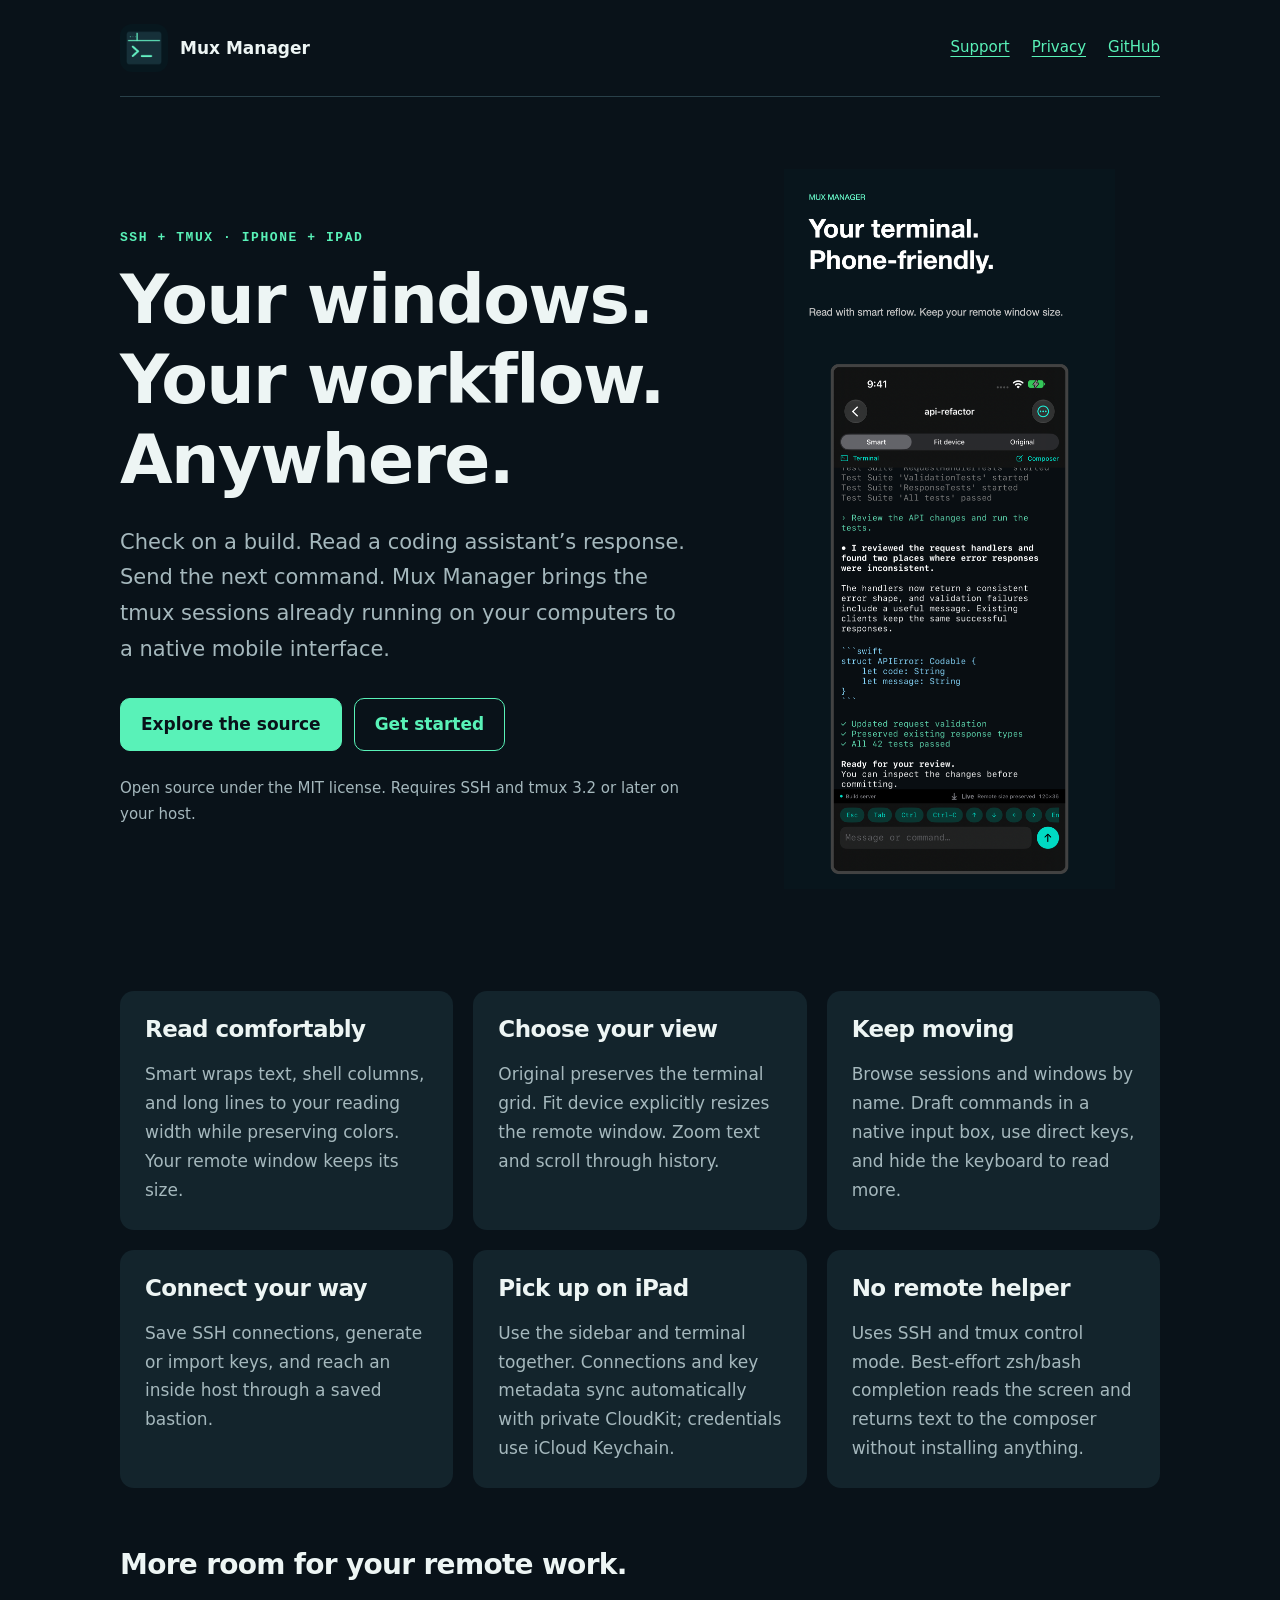
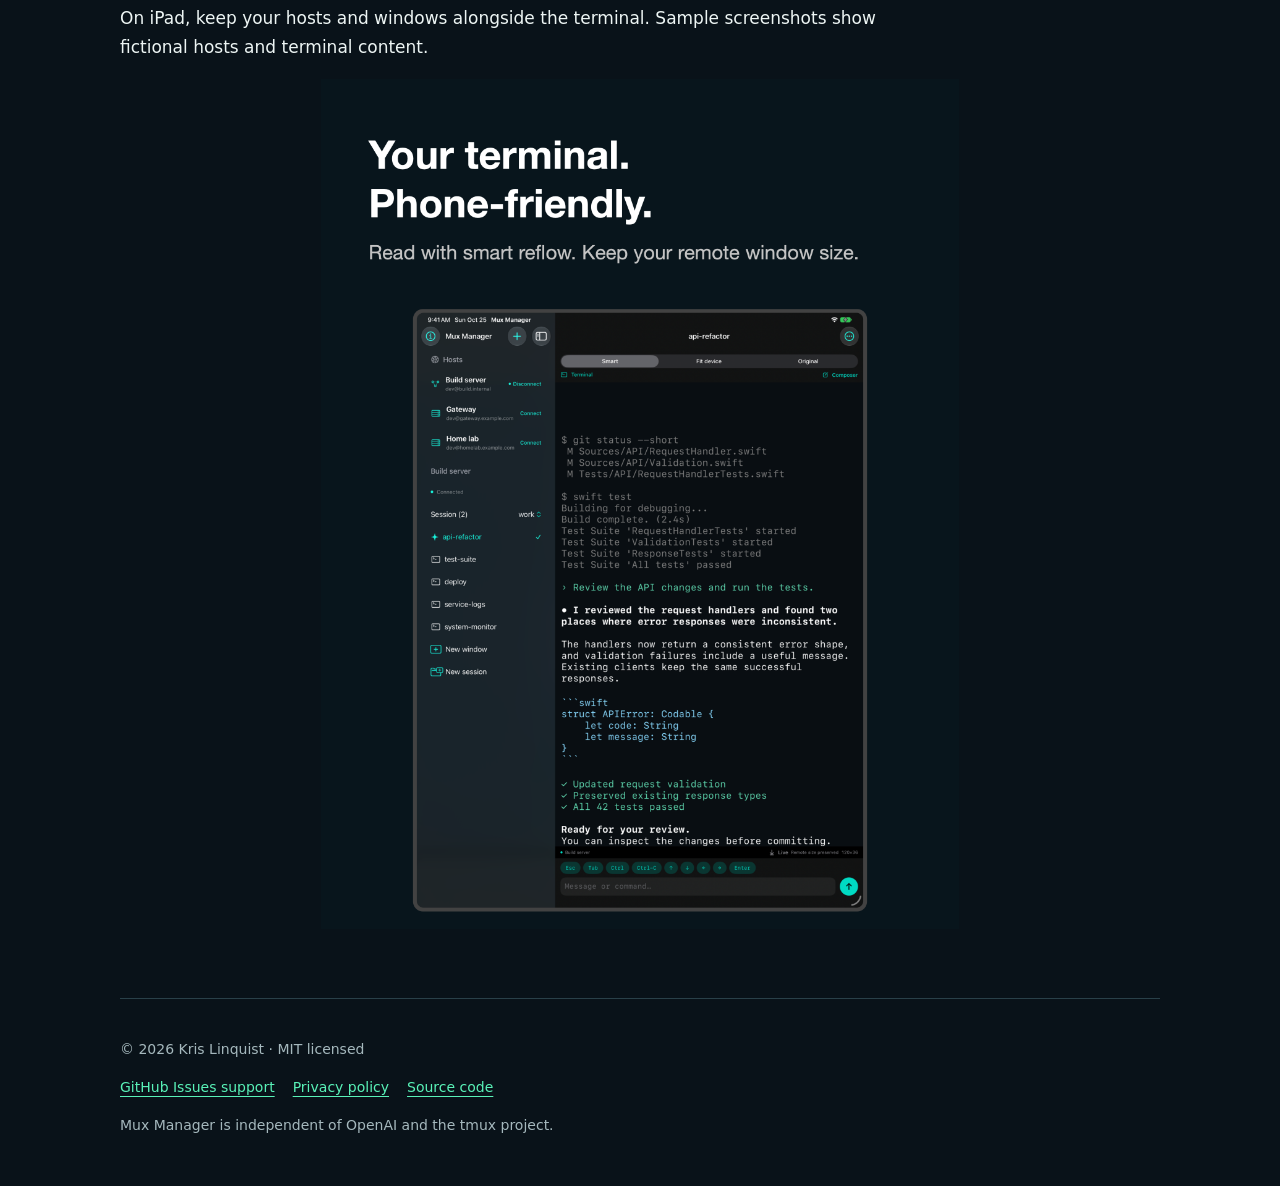
==== docs/index.html @ 08c9a594 "Open source Mux Manager for iPhone and iPad under MIT" ====
<!doctype html>
<html lang="en"><head><meta charset="utf-8"><meta name="viewport" content="width=device-width,initial-scale=1"><title>Mux Manager — SSH and tmux for iPhone and iPad</title><meta name="description" content="Browse your tmux windows over SSH. Read with smart reflow, keep your desktop terminal size, and send commands from iPhone or iPad."><link rel="stylesheet" href="style.css"><link rel="icon" href="assets/icon.png"></head>
<body><header><a class="brand" href="./"><img src="assets/icon.png" alt="">Mux Manager</a><nav aria-label="Main"><a href="support/">Support</a><a href="privacy/">Privacy</a><a href="https://github.com/klinquist/muxmanager">GitHub</a></nav></header>
<main><section class="hero"><div><p class="eyebrow">SSH + tmux · iPhone + iPad</p><h1>Your windows.<br>Your workflow.<br>Anywhere.</h1><p>Check on a build. Read a coding assistant’s response. Send the next command. Mux Manager brings the tmux sessions already running on your computers to a native mobile interface.</p><a class="button primary" href="https://github.com/klinquist/muxmanager">Explore the source</a><a class="button" href="support/">Get started</a><p style="font-size:15px">Open source under the MIT license. Requires SSH and tmux 3.2 or later on your host.</p></div><img src="assets/iphone.png" width="1320" height="2868" alt="Mux Manager on iPhone showing colored terminal output in Smart mode"></section>
<section class="grid" aria-label="Features"><div class="card"><h2>Read comfortably</h2><p>Smart wraps text, shell columns, and long lines to your reading width while preserving colors. Your remote window keeps its size.</p></div><div class="card"><h2>Choose your view</h2><p>Original preserves the terminal grid. Fit device explicitly resizes the remote window. Zoom text and scroll through history.</p></div><div class="card"><h2>Keep moving</h2><p>Browse sessions and windows by name. Draft commands in a native input box, use direct keys, and hide the keyboard to read more.</p></div><div class="card"><h2>Connect your way</h2><p>Save SSH connections, generate or import keys, and reach an inside host through a saved bastion.</p></div><div class="card"><h2>Pick up on iPad</h2><p>Use the sidebar and terminal together. Connections and key metadata sync automatically with private CloudKit; credentials use iCloud Keychain.</p></div><div class="card"><h2>No remote helper</h2><p>Uses SSH and tmux control mode. Best-effort zsh/bash completion reads the screen and returns text to the composer without installing anything.</p></div></section>
<section style="padding-bottom:60px"><h2>More room for your remote work.</h2><p>On iPad, keep your hosts and windows alongside the terminal. Sample screenshots show fictional hosts and terminal content.</p><img src="assets/ipad.png" width="2064" height="2752" style="width:100%;height:auto;max-height:850px;object-fit:contain" loading="lazy" alt="Mux Manager on iPad with a hosts and tmux windows sidebar beside Smart terminal output"></section></main>
<footer><p>© 2026 Kris Linquist · MIT licensed</p><a href="support/">GitHub Issues support</a><a href="privacy/">Privacy policy</a><a href="https://github.com/klinquist/muxmanager">Source code</a><p>Mux Manager is independent of OpenAI and the tmux project.</p></footer></body></html>
---- docs/style.css ----
:root { color-scheme: dark; --bg:#091219; --surface:#13242c; --text:#edf5f4; --muted:#a5b8bd; --accent:#59f2b8; }
* { box-sizing:border-box; }
body { margin:0; background:var(--bg); color:var(--text); font:17px/1.7 system-ui,-apple-system,BlinkMacSystemFont,"Segoe UI",sans-serif; }
a { color:var(--accent); text-underline-offset:4px; }
a:hover { color:#fff; }
header,main,footer { width:min(1040px,calc(100% - 40px)); margin:auto; }
header { display:flex; justify-content:space-between; align-items:center; gap:20px; padding:24px 0; border-bottom:1px solid #294049; }
.brand { display:flex; align-items:center; gap:12px; color:var(--text); font-weight:750; text-decoration:none; }
.brand img { width:48px; height:48px; border-radius:12px; }
nav { display:flex; flex-wrap:wrap; gap:22px; font-size:15px; }
h1,h2,h3 { line-height:1.18; letter-spacing:-.025em; }
h1 { font-size:clamp(38px,6vw,68px); margin:0 0 24px; }
h2 { font-size:28px; margin-top:44px; }
p,li { max-width:75ch; }
.hero { display:grid; grid-template-columns:1.15fr .85fr; align-items:center; gap:50px; padding:72px 0; }
.hero p { color:var(--muted); font-size:21px; }
.eyebrow { color:var(--accent)!important; font:600 13px/1.4 ui-monospace,monospace!important; letter-spacing:.12em; text-transform:uppercase; }
.hero img { display:block; width:100%; max-height:720px; object-fit:contain; }
.button { display:inline-block; border:1px solid var(--accent); padding:11px 20px; border-radius:10px; text-decoration:none; margin:10px 12px 10px 0; font-weight:650; }
.button.primary { color:var(--bg); background:var(--accent); }
.grid { display:grid; grid-template-columns:repeat(3,1fr); gap:20px; margin:30px 0 60px; }
.card { padding:25px; background:var(--surface); border-radius:14px; }
.card h2 { margin:0 0 12px; font-size:23px; }
.card p { color:var(--muted); margin-bottom:0; }
article { max-width:780px; padding:56px 0 72px; }
article h1 { font-size:44px; }
.note { color:var(--muted); border-left:3px solid var(--accent); padding-left:18px; }
code { font: .9em ui-monospace,SFMono-Regular,monospace; overflow-wrap:anywhere; }
footer { padding:25px 0 35px; border-top:1px solid #294049; color:var(--muted); font-size:14px; }
footer a { margin-right:18px; }
@media(max-width:700px) { header { align-items:flex-start; flex-direction:column; } .hero { grid-template-columns:1fr; padding:42px 0; gap:25px; } .hero img { max-height:620px; } .grid { grid-template-columns:1fr; } article { padding-top:35px; } }
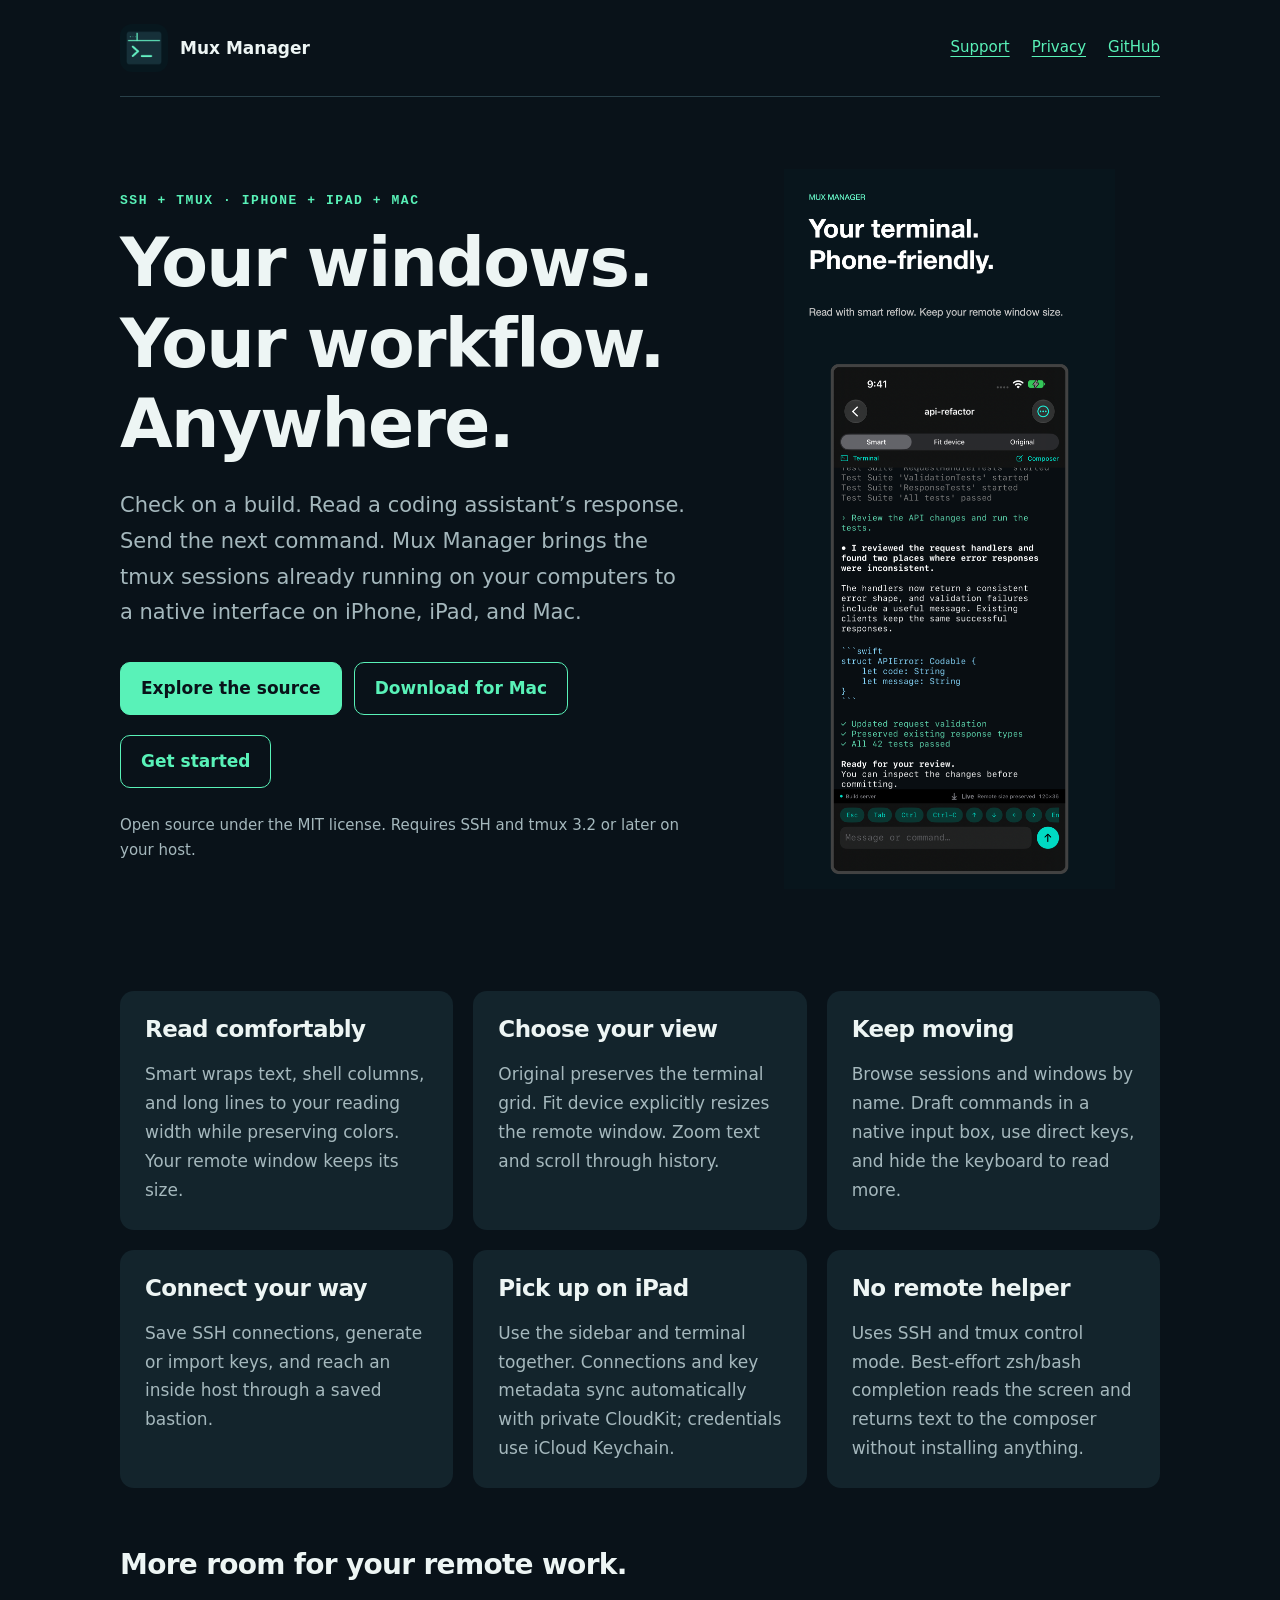
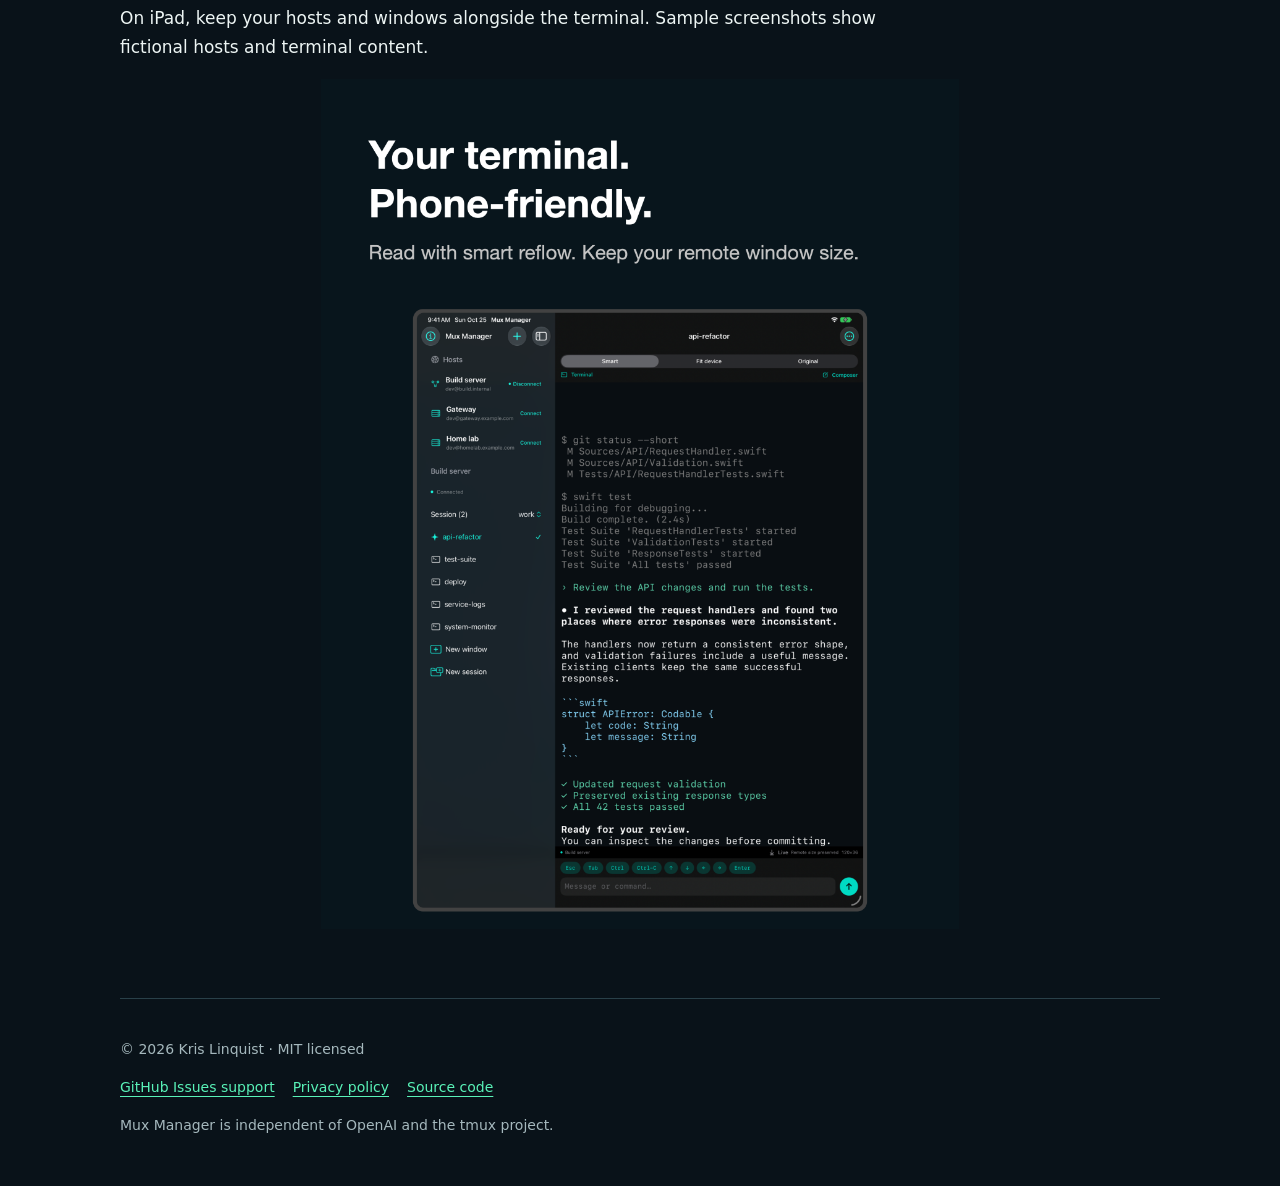
==== commit c60dd914: "Add native macOS Mux Manager with universal build 15" ====
--- a/docs/index.html
+++ b/docs/index.html
@@ -1,7 +1,7 @@
 <!doctype html>
-<html lang="en"><head><meta charset="utf-8"><meta name="viewport" content="width=device-width,initial-scale=1"><title>Mux Manager — SSH and tmux for iPhone and iPad</title><meta name="description" content="Browse your tmux windows over SSH. Read with smart reflow, keep your desktop terminal size, and send commands from iPhone or iPad."><link rel="stylesheet" href="style.css"><link rel="icon" href="assets/icon.png"></head>
+<html lang="en"><head><meta charset="utf-8"><meta name="viewport" content="width=device-width,initial-scale=1"><title>Mux Manager — SSH and tmux for iPhone, iPad, and Mac</title><meta name="description" content="Browse your tmux windows over SSH. Read with smart reflow, keep your desktop terminal size, and send commands from iPhone, iPad, or Mac."><link rel="stylesheet" href="style.css"><link rel="icon" href="assets/icon.png"></head>
 <body><header><a class="brand" href="./"><img src="assets/icon.png" alt="">Mux Manager</a><nav aria-label="Main"><a href="support/">Support</a><a href="privacy/">Privacy</a><a href="https://github.com/klinquist/muxmanager">GitHub</a></nav></header>
-<main><section class="hero"><div><p class="eyebrow">SSH + tmux · iPhone + iPad</p><h1>Your windows.<br>Your workflow.<br>Anywhere.</h1><p>Check on a build. Read a coding assistant’s response. Send the next command. Mux Manager brings the tmux sessions already running on your computers to a native mobile interface.</p><a class="button primary" href="https://github.com/klinquist/muxmanager">Explore the source</a><a class="button" href="support/">Get started</a><p style="font-size:15px">Open source under the MIT license. Requires SSH and tmux 3.2 or later on your host.</p></div><img src="assets/iphone.png" width="1320" height="2868" alt="Mux Manager on iPhone showing colored terminal output in Smart mode"></section>
+<main><section class="hero"><div><p class="eyebrow">SSH + tmux · iPhone + iPad + Mac</p><h1>Your windows.<br>Your workflow.<br>Anywhere.</h1><p>Check on a build. Read a coding assistant’s response. Send the next command. Mux Manager brings the tmux sessions already running on your computers to a native interface on iPhone, iPad, and Mac.</p><a class="button primary" href="https://github.com/klinquist/muxmanager">Explore the source</a><a class="button" href="https://linquist.com/muxmanager/mac/">Download for Mac</a><a class="button" href="support/">Get started</a><p style="font-size:15px">Open source under the MIT license. Requires SSH and tmux 3.2 or later on your host.</p></div><img src="assets/iphone.png" width="1320" height="2868" alt="Mux Manager on iPhone showing colored terminal output in Smart mode"></section>
 <section class="grid" aria-label="Features"><div class="card"><h2>Read comfortably</h2><p>Smart wraps text, shell columns, and long lines to your reading width while preserving colors. Your remote window keeps its size.</p></div><div class="card"><h2>Choose your view</h2><p>Original preserves the terminal grid. Fit device explicitly resizes the remote window. Zoom text and scroll through history.</p></div><div class="card"><h2>Keep moving</h2><p>Browse sessions and windows by name. Draft commands in a native input box, use direct keys, and hide the keyboard to read more.</p></div><div class="card"><h2>Connect your way</h2><p>Save SSH connections, generate or import keys, and reach an inside host through a saved bastion.</p></div><div class="card"><h2>Pick up on iPad</h2><p>Use the sidebar and terminal together. Connections and key metadata sync automatically with private CloudKit; credentials use iCloud Keychain.</p></div><div class="card"><h2>No remote helper</h2><p>Uses SSH and tmux control mode. Best-effort zsh/bash completion reads the screen and returns text to the composer without installing anything.</p></div></section>
 <section style="padding-bottom:60px"><h2>More room for your remote work.</h2><p>On iPad, keep your hosts and windows alongside the terminal. Sample screenshots show fictional hosts and terminal content.</p><img src="assets/ipad.png" width="2064" height="2752" style="width:100%;height:auto;max-height:850px;object-fit:contain" loading="lazy" alt="Mux Manager on iPad with a hosts and tmux windows sidebar beside Smart terminal output"></section></main>
 <footer><p>© 2026 Kris Linquist · MIT licensed</p><a href="support/">GitHub Issues support</a><a href="privacy/">Privacy policy</a><a href="https://github.com/klinquist/muxmanager">Source code</a><p>Mux Manager is independent of OpenAI and the tmux project.</p></footer></body></html>
